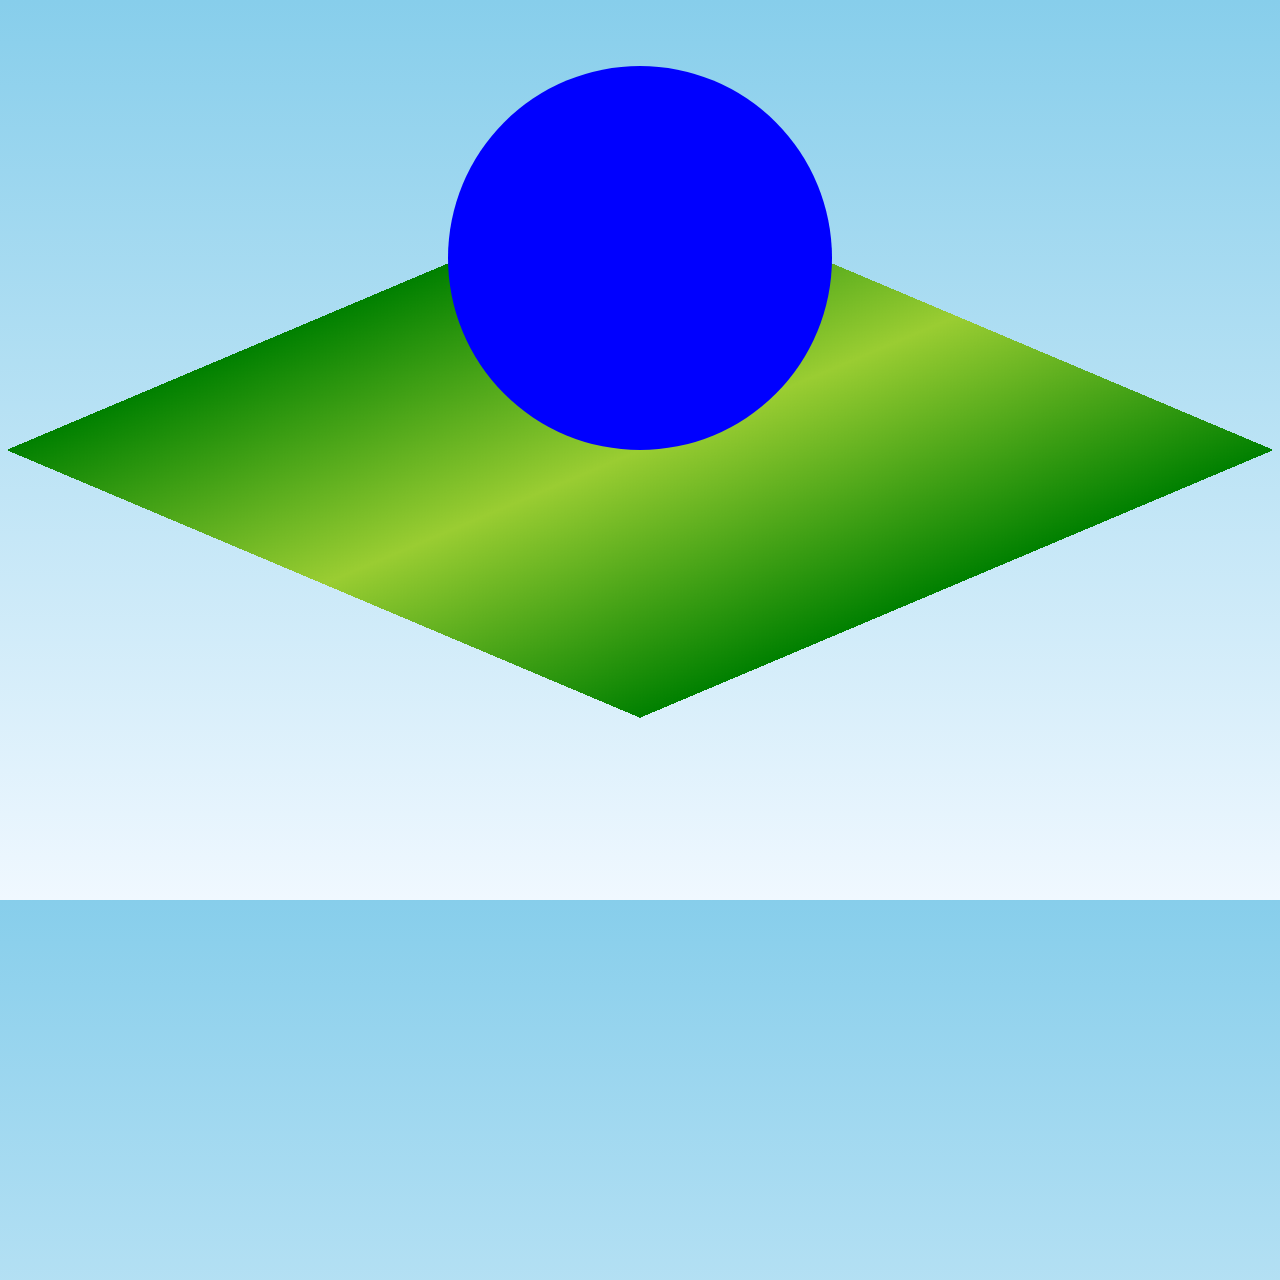
==== index.html @ 11a3c530 "clean code" ====
<!DOCTYPE html>
<html>
  <head>
    <title>CSS to the Rescue</title>
    <link rel="stylesheet" href="./styles.css">
    <!-- <link rel="icon" href="./assets/favicon.ico"> -->
    <meta charset="utf-8">
    <meta name="viewport" content="width=device-width, initial-scale=1.0">
  </head>
  <body>
    <div>
      <!-- floor -->
      <div></div>
      <!-- ferret -->
      <div></div>
    </div>
  </body>
</html>
---- styles.css ----
body {
  perspective: 800px;
  background-image: linear-gradient(
    skyblue,
    aliceblue
  );

  > div {
    width:  100%;
    aspect-ratio: 1 / 1;
  }

  > div > div {
    position: absolute;

    /* ferret */
    &:nth-of-type(2) {
      width:  30%;
      aspect-ratio: 1 / 1;
      right:  50%;
      bottom: 50%;
      transform: translate(50%, 0);
      background-color: blue;
      border-radius: 100%;
    }

    /* floor */
    &:nth-of-type(1) {
      width:  70%;
      aspect-ratio: 1 / 1;
      right:  50%;
      bottom: 50%;
      transform:
        translate(50%, 50%)
        rotate3d(1, 0, 0, 65deg)
        rotate3d(0, 1, 0, 0deg)
        rotate3d(0, 0, 1, -45deg)
        perspective(400px);
      background-image: linear-gradient(
        green,
        yellowgreen,
        green,
        yellowgreen,
        green
      );
      background-size: 100% 200%;
      animation: test 0.7s infinite linear;
    }
  }
}

@keyframes test {
    0% { background-position: 0% 0%; }
  100% { background-position: 0% 100%; }
}


* {
  box-sizing: border-box;
}

html, body {
  width:  100%;
  height: 100%;
  margin: 0;
}
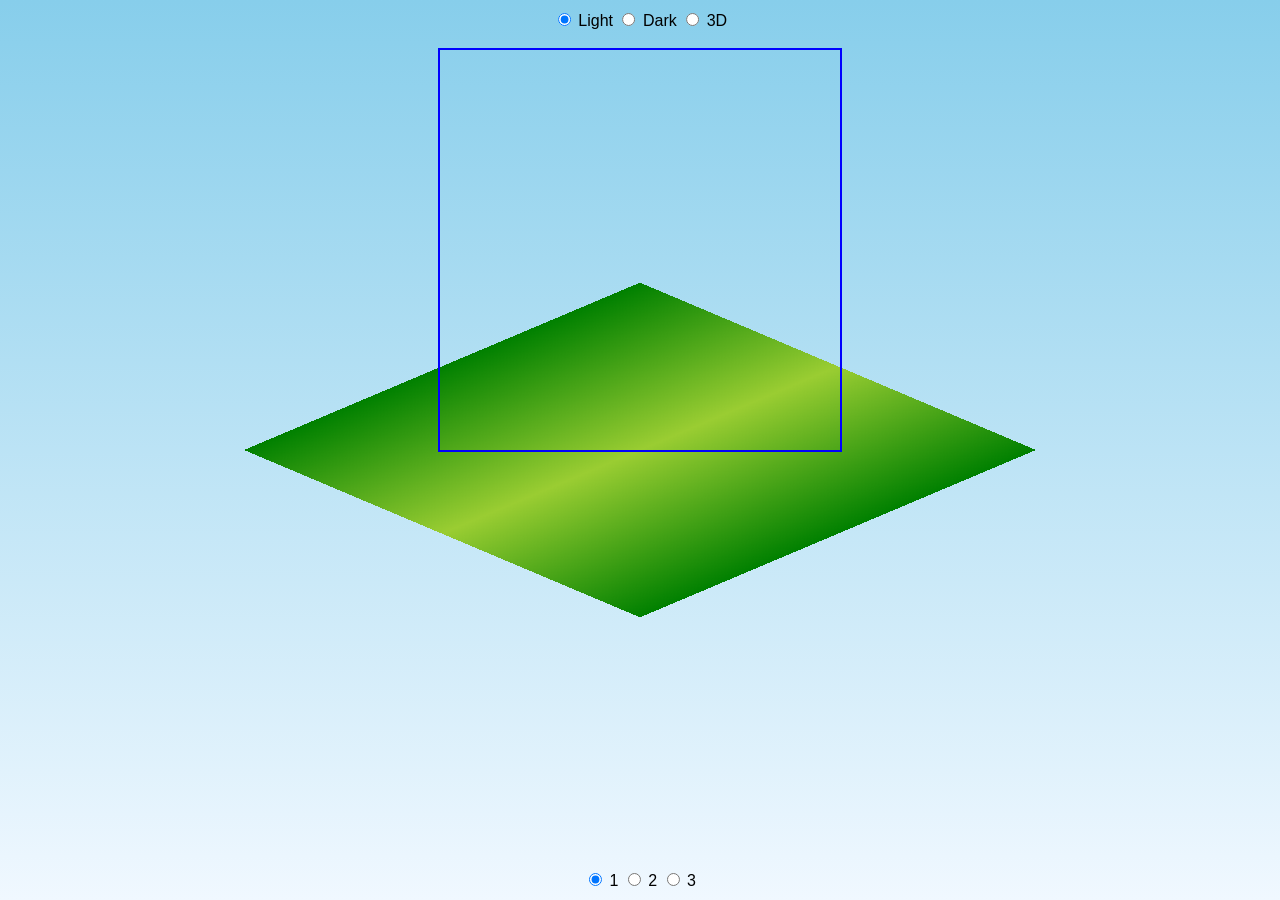
==== commit a9020677: "add inputs" ====
--- a/index.html
+++ b/index.html
@@ -8,11 +8,42 @@
     <meta name="viewport" content="width=device-width, initial-scale=1.0">
   </head>
   <body>
+    <!-- world -->
     <div>
       <!-- floor -->
       <div></div>
       <!-- ferret -->
       <div></div>
     </div>
+    <!-- inputs -->
+    <div>
+      <label>
+        <input type="radio" name="mode" value="mode-light" checked>
+        Light
+      </label>
+      <label>
+        <input type="radio" name="mode" value="mode-dark">
+        Dark
+      </label>
+      <label>
+        <input type="radio" name="mode" value="mode-3d">
+        3D
+      </label>
+    </div>
+    <!-- skins -->
+    <div>
+      <label>
+        <input type="radio" name="skin" value="skin-1" checked>
+        1
+      </label>
+      <label>
+        <input type="radio" name="skin" value="skin-2">
+        2
+      </label>
+      <label>
+        <input type="radio" name="skin" value="skin-3">
+        3
+      </label>
+    </div>
   </body>
 </html>
--- a/styles.css
+++ b/styles.css
@@ -1,51 +1,71 @@
 body {
+  display: flex;
+  justify-content: center;
+  align-items:     center;
   perspective: 800px;
   background-image: linear-gradient(
     skyblue,
     aliceblue
   );
+  font-family: 'Segoe UI', sans-serif;
 
-  > div {
-    width:  100%;
+  > div:nth-of-type(1) {
+    position: relative;
+    width: 100%;
+    max-width: 800px;
     aspect-ratio: 1 / 1;
+
+    > div {
+      position: absolute;
+  
+      /* ferret */
+      &:nth-of-type(2) {
+        width:  50%;
+        height: 50%;
+        right:  50%;
+        bottom: 50%;
+        transform: translate(50%, 0);
+        background-position: bottom;
+        box-shadow: 0 0 0 2px blue;
+      }
+  
+      /* floor */
+      &:nth-of-type(1) {
+        width:  70%;
+        height: 70%;
+        right:  50%;
+        bottom: 50%;
+        transform:
+          translate(50%, 50%)
+          rotate3d(1, 0, 0, 65deg)
+          rotate3d(0, 1, 0, 0deg)
+          rotate3d(0, 0, 1, -45deg);
+        background-image: linear-gradient(
+          green,
+          yellowgreen,
+          green,
+          yellowgreen,
+          green
+        );
+        background-size: 100% 200%;
+        animation: test 0.6s infinite linear;
+      }
+    }
   }
 
-  > div > div {
-    position: absolute;
-
-    /* ferret */
-    &:nth-of-type(2) {
-      width:  30%;
-      aspect-ratio: 1 / 1;
-      right:  50%;
-      bottom: 50%;
-      transform: translate(50%, 0);
-      background-color: blue;
-      border-radius: 100%;
-    }
-
-    /* floor */
-    &:nth-of-type(1) {
-      width:  70%;
-      aspect-ratio: 1 / 1;
-      right:  50%;
-      bottom: 50%;
-      transform:
-        translate(50%, 50%)
-        rotate3d(1, 0, 0, 65deg)
-        rotate3d(0, 1, 0, 0deg)
-        rotate3d(0, 0, 1, -45deg)
-        perspective(400px);
-      background-image: linear-gradient(
-        green,
-        yellowgreen,
-        green,
-        yellowgreen,
-        green
-      );
-      background-size: 100% 200%;
-      animation: test 0.7s infinite linear;
-    }
+  > div:nth-of-type(2),
+  > div:nth-of-type(3) {
+    position: fixed;
+    right: 50%;
+    width: max-content;
+    padding: 10px;
+    transform: translate(50%, 0);
+  }
+  > div:nth-of-type(2) {
+    top: 0;
+  }
+  > div:nth-of-type(3) {
+    bottom: 0;
   }
 }
 
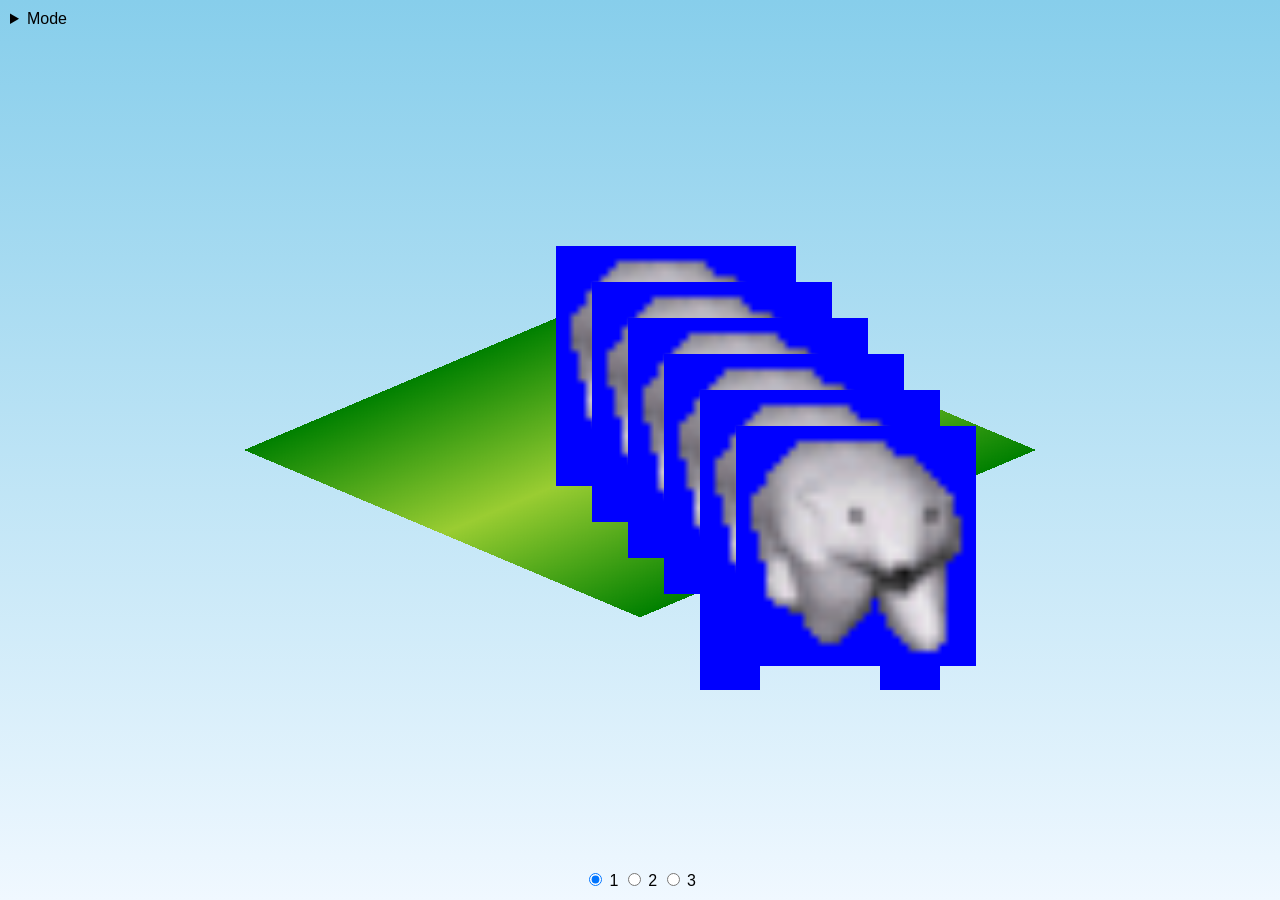
==== commit 749f1e6d: "worm" ====
--- a/index.html
+++ b/index.html
@@ -13,10 +13,21 @@
       <!-- floor -->
       <div></div>
       <!-- ferret -->
-      <div></div>
+      <div>
+        <div></div>
+        <div></div>
+        <div></div>
+        <div></div>
+        <div>
+          <div></div>
+          <div></div>
+        </div>
+        <div></div>
+      </div>
     </div>
     <!-- inputs -->
-    <div>
+    <details>
+      <summary>Mode</summary>
       <label>
         <input type="radio" name="mode" value="mode-light" checked>
         Light
@@ -29,7 +40,7 @@
         <input type="radio" name="mode" value="mode-3d">
         3D
       </label>
-    </div>
+    </details>
     <!-- skins -->
     <div>
       <label>
--- a/styles.css
+++ b/styles.css
@@ -9,6 +9,7 @@
   );
   font-family: 'Segoe UI', sans-serif;
 
+  /* world */
   > div:nth-of-type(1) {
     position: relative;
     width: 100%;
@@ -20,13 +21,49 @@
   
       /* ferret */
       &:nth-of-type(2) {
-        width:  50%;
-        height: 50%;
+        width:  30%;
+        height: 30%;
         right:  50%;
         bottom: 50%;
         transform: translate(50%, 0);
         background-position: bottom;
-        box-shadow: 0 0 0 2px blue;
+
+        > div {
+          position: absolute;
+          left: calc(var(--i) * 15%);
+          top:  calc(var(--i) * 15%);
+          width:  100%;
+          height: 100%;
+          background-color: blue;
+          background-image: url('./assets/debug.gif');
+          background-size: 100%;
+          background-repeat: no-repeat;
+          animation: bounce 1s ease-in-out infinite alternate;
+          animation-delay: calc((var(--i) - 1) * 0.3s);
+
+          &:nth-of-type(1) { --i: 1; }
+          &:nth-of-type(2) { --i: 2; }
+          &:nth-of-type(3) { --i: 3; }
+          &:nth-of-type(4) { --i: 4; }
+          &:nth-of-type(5) { --i: 5; }
+          &:nth-of-type(6) { --i: 6; }
+
+          /* legs */
+          > div {
+            position: absolute;
+            top: 100%;
+            width:  25%;
+            height: 25%;
+            background-color: blue;
+
+            &:nth-of-type(1) {
+              left: 0;
+            }
+            &:nth-of-type(2) {
+              right: 0;
+            }
+          }
+        }
       }
   
       /* floor */
@@ -53,18 +90,22 @@
     }
   }
 
-  > div:nth-of-type(2),
-  > div:nth-of-type(3) {
+  /* inputs */
+  > details:nth-of-type(1),
+  > div:nth-of-type(2) {
     position: fixed;
-    right: 50%;
-    width: max-content;
     padding: 10px;
-    transform: translate(50%, 0);
+
+    > *, input[type='radio'] {
+      cursor: pointer;
+      user-select: none;
+    }
+  }
+  > details:nth-of-type(1) {
+    top:  0;
+    left: 0;
   }
   > div:nth-of-type(2) {
-    top: 0;
-  }
-  > div:nth-of-type(3) {
     bottom: 0;
   }
 }
@@ -72,6 +113,10 @@
 @keyframes test {
     0% { background-position: 0% 0%; }
   100% { background-position: 0% 100%; }
+}
+
+@keyframes bounce {
+  100% { transform: translate(0, -25%); }
 }
 
 
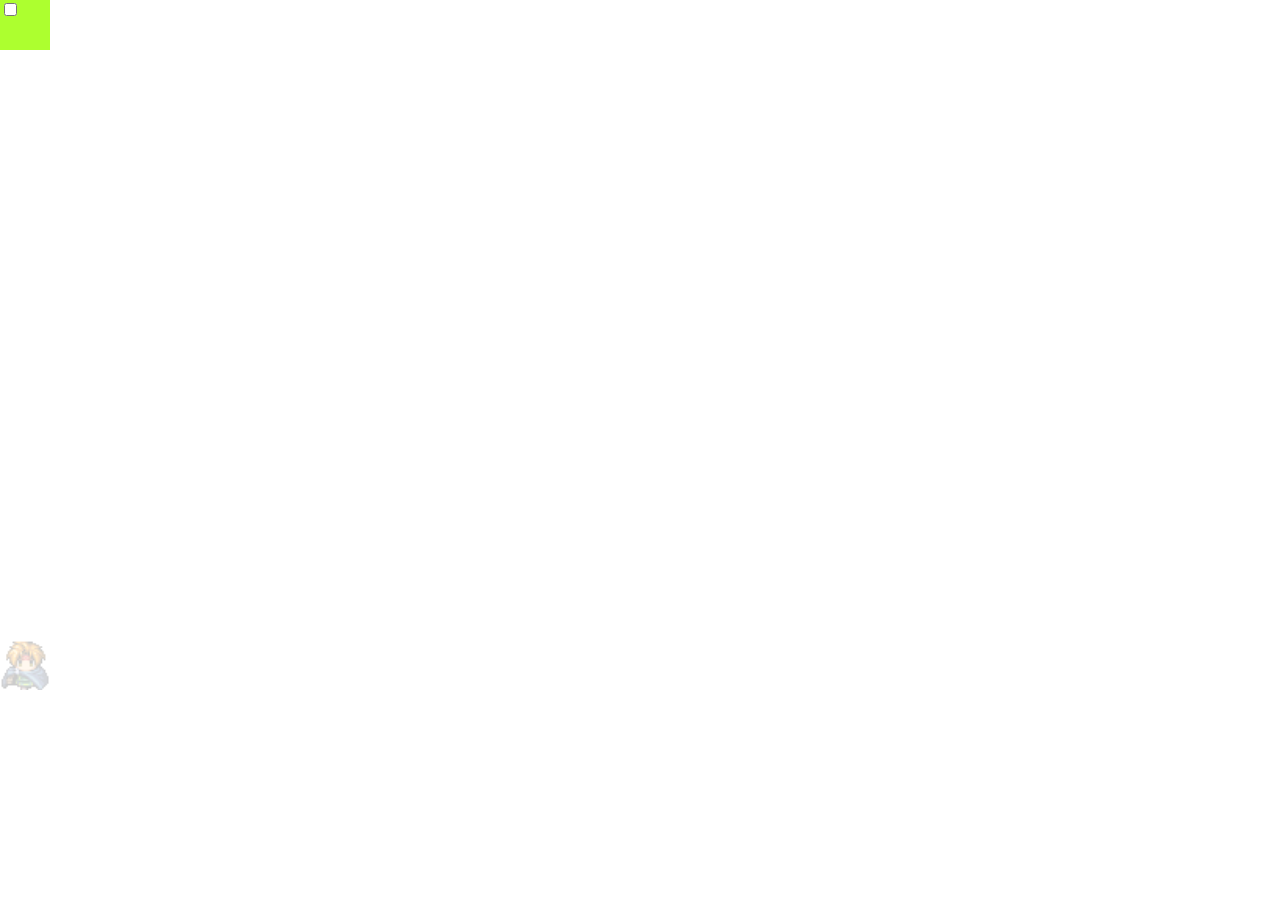
==== commit 940f6e4f: "move resit to main" ====
--- a/index.html
+++ b/index.html
@@ -1,60 +1,20 @@
 <!DOCTYPE html>
+
 <html>
   <head>
     <title>CSS to the Rescue</title>
-    <link rel="stylesheet" href="./styles.css">
+    <link rel="stylesheet" href="./style.css">
     <!-- <link rel="icon" href="./assets/favicon.ico"> -->
+    <!-- <link rel="stylesheet" href="https://fonts.googleapis.com/css2?family=Source+Sans+3"> -->
+    <script src="./script.js"></script>
     <meta charset="utf-8">
     <meta name="viewport" content="width=device-width, initial-scale=1.0">
   </head>
   <body>
-    <!-- world -->
-    <div>
-      <!-- floor -->
-      <div></div>
-      <!-- ferret -->
-      <div>
-        <div></div>
-        <div></div>
-        <div></div>
-        <div></div>
-        <div>
-          <div></div>
-          <div></div>
-        </div>
-        <div></div>
-      </div>
-    </div>
-    <!-- inputs -->
-    <details>
-      <summary>Mode</summary>
-      <label>
-        <input type="radio" name="mode" value="mode-light" checked>
-        Light
-      </label>
-      <label>
-        <input type="radio" name="mode" value="mode-dark">
-        Dark
-      </label>
-      <label>
-        <input type="radio" name="mode" value="mode-3d">
-        3D
-      </label>
-    </details>
-    <!-- skins -->
-    <div>
-      <label>
-        <input type="radio" name="skin" value="skin-1" checked>
-        1
-      </label>
-      <label>
-        <input type="radio" name="skin" value="skin-2">
-        2
-      </label>
-      <label>
-        <input type="radio" name="skin" value="skin-3">
-        3
-      </label>
-    </div>
+    <!-- claw -->
+    <div></div>
+    <div></div>
+    <!-- controls -->
+    <input type="checkbox">
   </body>
 </html>
--- a/style.css
+++ b/style.css
@@ -0,0 +1,134 @@
+* {
+  box-sizing: border-box;
+}
+
+html, body {
+  width:  100%;
+  height: 100%;
+  margin: 0;
+}
+
+button, a {
+  all: unset;
+  box-sizing: border-box;
+}
+
+
+:root {
+  --dur-claw-move:    10s;
+  --dur-claw-collect:  5s;
+  --dur-claw-return:   5s;
+}
+
+body > div:nth-of-type(1) {
+  position: fixed;
+  width:  50px;
+  height: 50px;
+  background-color: greenyellow;
+  animation: claw-move 10s linear infinite alternate;
+}
+html:has(body > input:nth-of-type(1):checked) {
+  div:nth-of-type(1) {
+    animation:
+      claw-move    var(--dur-claw-move) linear infinite alternate,
+      claw-collect var(--dur-claw-collect) linear,
+      claw-return  var(--dur-claw-return) ease-in;
+    animation-delay:
+      0s,
+      0s,
+      var(--dur-claw-collect);
+    animation-fill-mode:
+      none,
+      none,
+      forwards;
+    animation-play-state:
+      paused,
+      running,
+      running;
+  }
+}
+
+body > div:nth-of-type(2) {
+  --sheet-cols: 5;
+  --sheet-rows: 1;
+  --current-item: 0;
+  position: fixed;
+  width:  50px;
+  height: 50px;
+  margin-top: 50%;
+  background-image: url('assets/sheet-test.png');
+  background-size: calc(var(--sheet-cols) * 100%) calc(var(--sheet-rows) * 100%);
+  background-position: calc(var(--current-item) * -100%) calc(0 * -100%);
+  opacity: 0.2;
+  animation: claw-move var(--dur-claw-move) linear infinite alternate;
+}
+html:has(body > input:nth-of-type(1):checked) {
+  div:nth-of-type(2) {
+    opacity: 1;
+    
+    animation:
+      claw-move    var(--dur-claw-move) linear infinite alternate,
+      item-collect var(--dur-claw-collect) linear,
+      claw-return  var(--dur-claw-return) ease-in,
+      item-collect var(--dur-claw-collect) ease-out reverse;
+    animation-delay:
+      0s,
+      0s,
+      var(--dur-claw-collect),
+      calc(var(--dur-claw-collect) + var(--dur-claw-return));
+    animation-fill-mode:
+      none,
+      forwards,
+      forwards,
+      forwards;
+    animation-play-state:
+      paused,
+      running,
+      running,
+      running;
+  }
+}
+
+body > input {
+  position: fixed;
+  top: 0;
+}
+
+/* animations */
+
+@keyframes claw-move {
+  0% {
+    --current-item: 1;
+  }
+  25% {
+    --current-item: 2;
+  }
+  50% {
+    --current-item: 3;
+  }
+  75% {
+    --current-item: 4;
+  }
+  100% {
+    --current-item: 0;
+    margin-left: 100%;
+  }
+}
+@keyframes claw-collect {
+  50% {
+    margin-top: 50%;
+  }
+}
+@keyframes item-collect {
+  50% {
+    margin-top: 50%;
+  }
+  100% {
+    margin-top: 0%;
+  }
+}
+@keyframes claw-return {
+  100% {
+    margin-left: 0;
+  }
+}
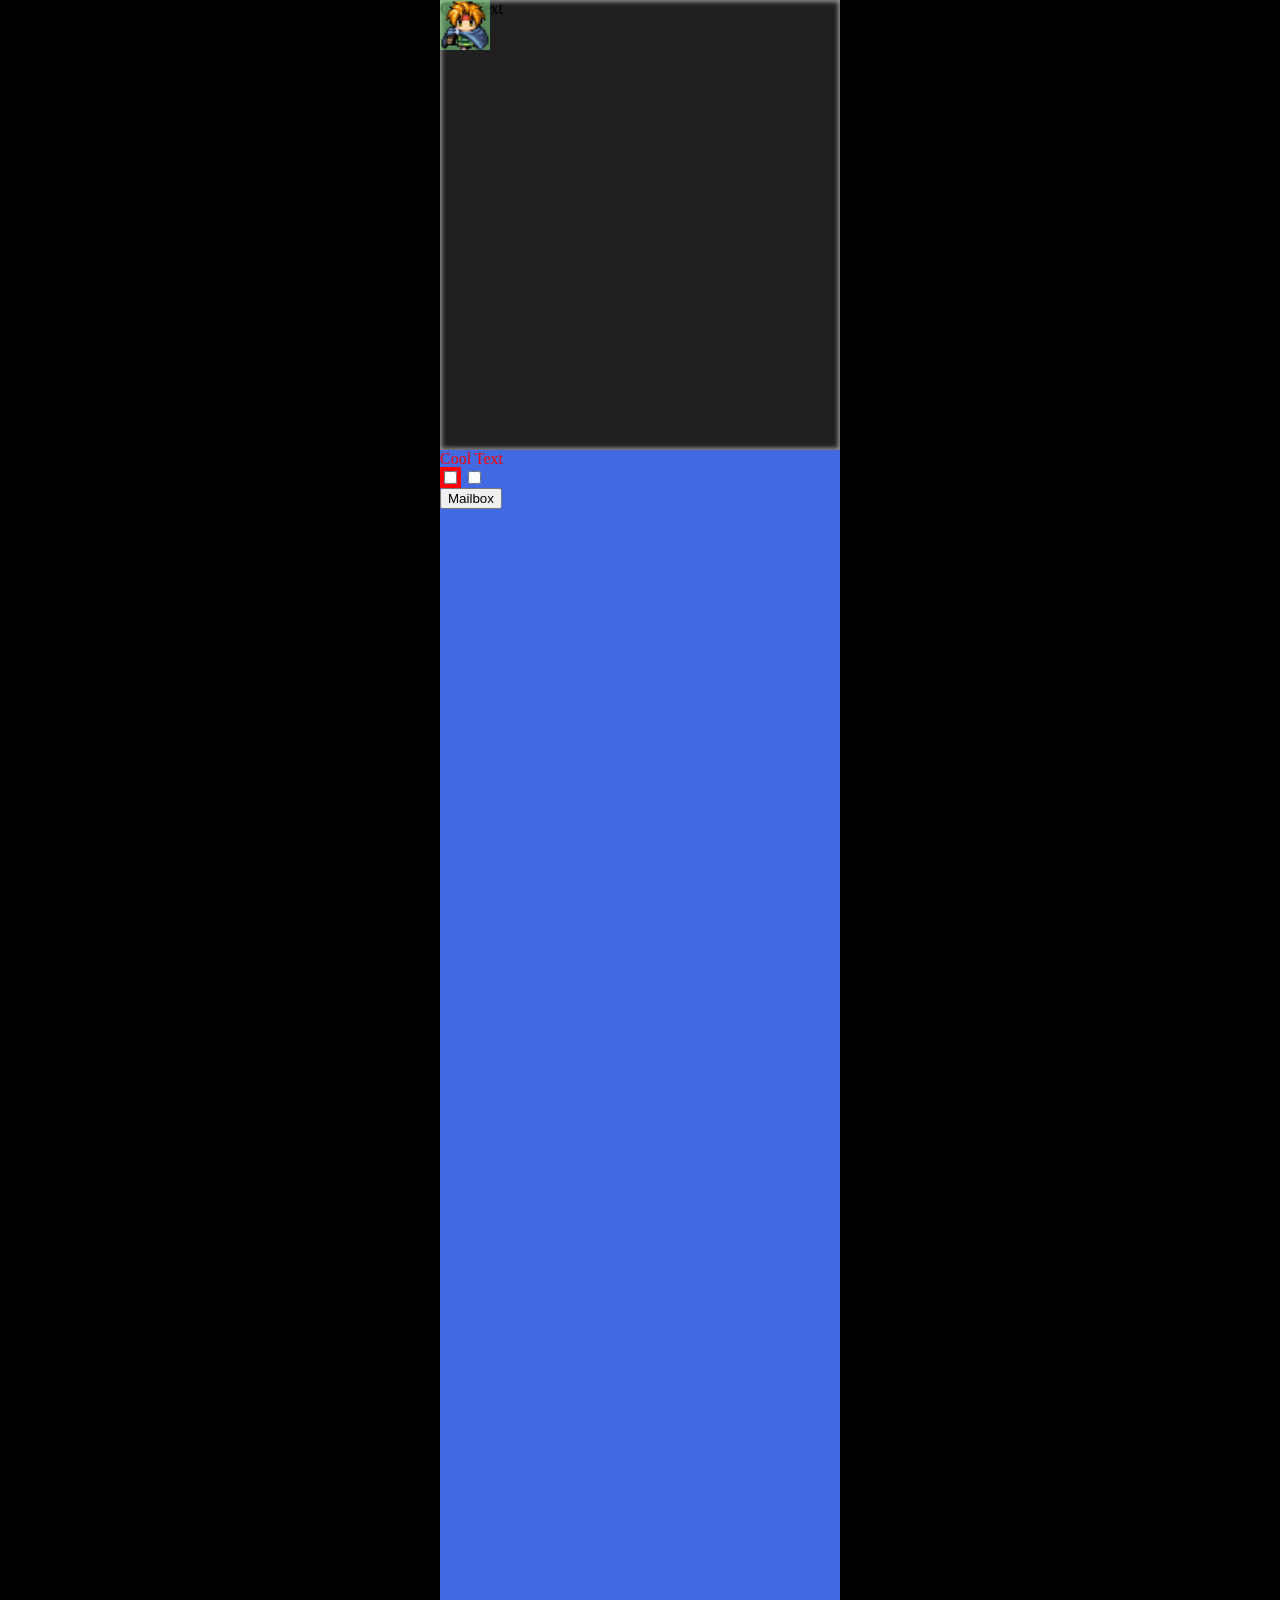
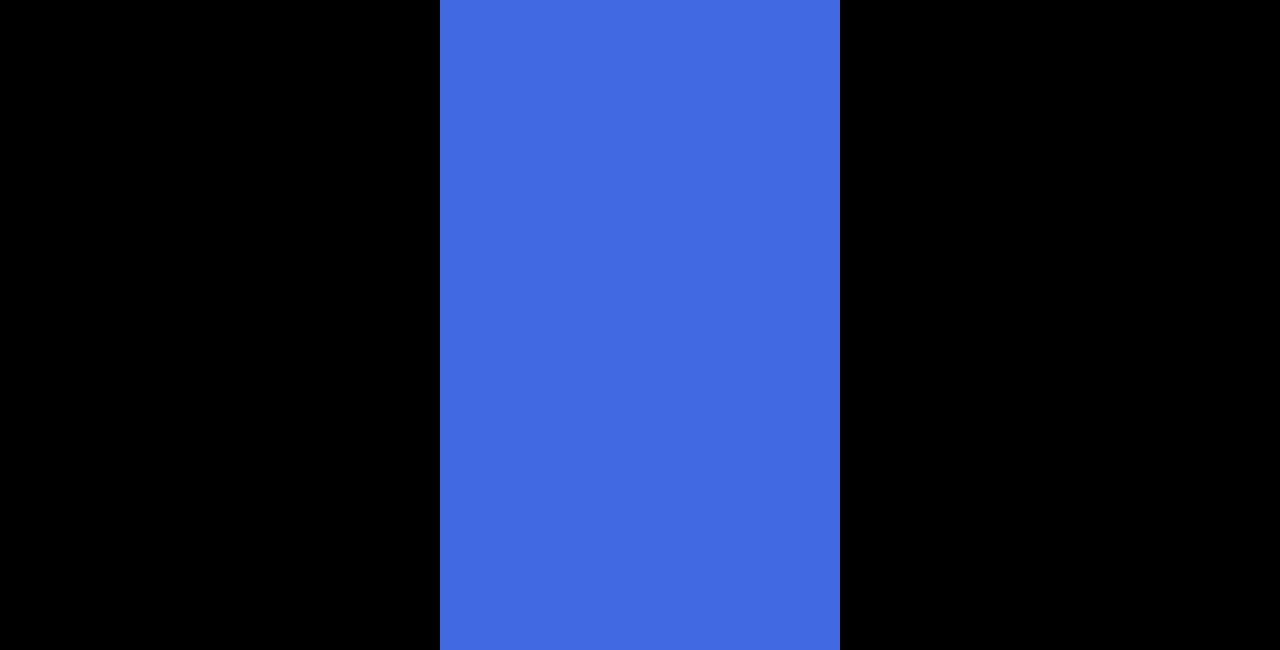
==== commit c45bdb8a: "update layout" ====
--- a/index.html
+++ b/index.html
@@ -11,10 +11,40 @@
     <meta name="viewport" content="width=device-width, initial-scale=1.0">
   </head>
   <body>
-    <!-- claw -->
-    <div></div>
-    <div></div>
-    <!-- controls -->
-    <input type="checkbox">
+    <!-- box -->
+    <div>
+      <div>
+        <header>Cool Text</header>
+        <!-- claw -->
+        <div></div>
+        <!-- item -->
+        <div></div>
+        <!-- display items -->
+        <div></div>
+      </div>
+      <div></div><div></div><div></div>
+    </div>
+    <!-- stand -->
+    <div>
+      <div>
+        <span>Cool Text</span>
+        <!-- controls -->
+        <div>
+          <!-- x -->
+          <input type="checkbox">
+          <!-- z -->
+          <input type="checkbox">
+        </div>
+        <!-- mailbox -->
+        <output>
+          <button popovertarget="item-info">
+            Mailbox
+          </button>
+        </output>
+      </div>
+      <div></div><div></div><div></div>
+    </div>
+    <!-- item info -->
+    <div id="item-info" popover></div>
   </body>
 </html>
--- a/style.css
+++ b/style.css
@@ -8,125 +8,190 @@
   margin: 0;
 }
 
-button, a {
+/* button, a {
   all: unset;
   box-sizing: border-box;
-}
+} */
+
+
+:nth-child(1) { --i: 1; }
+:nth-child(2) { --i: 2; }
+:nth-child(3) { --i: 3; }
+:nth-child(4) { --i: 4; }
+:nth-child(5) { --i: 5; }
+:nth-child(6) { --i: 6; }
+:nth-child(7) { --i: 7; }
+:nth-child(8) { --i: 8; }
+:nth-child(9) { --i: 9; }
 
 
 :root {
-  --dur-claw-move:    10s;
-  --dur-claw-collect:  5s;
-  --dur-claw-return:   5s;
+  --claw-width:  50px;
+  --claw-height: 50px;
+  --dur-claw-move:    5s;
+  --dur-claw-drop: 5s;
+  --dur-claw-return:  5s;
 }
 
+html {
+  display: flex;
+  justify-content: center;
+  align-items: center;
+  background-color: black;
+}
+
+body {
+  display: flex;
+  flex-direction: column;
+  max-width: 400px;
+  overflow: hidden;
+}
+
+body > div:nth-of-type(1),
+body > div:nth-of-type(2) {
+  flex: 1;
+}
+
+/* box */
 body > div:nth-of-type(1) {
-  position: fixed;
-  width:  50px;
-  height: 50px;
-  background-color: greenyellow;
-  animation: claw-move 10s linear infinite alternate;
-}
-html:has(body > input:nth-of-type(1):checked) {
-  div:nth-of-type(1) {
-    animation:
-      claw-move    var(--dur-claw-move) linear infinite alternate,
-      claw-collect var(--dur-claw-collect) linear,
-      claw-return  var(--dur-claw-return) ease-in;
-    animation-delay:
-      0s,
-      0s,
-      var(--dur-claw-collect);
-    animation-fill-mode:
-      none,
-      none,
-      forwards;
-    animation-play-state:
-      paused,
-      running,
-      running;
+  > div {
+    width:  100%;
+    height: 100%;
+    background-color: #ffffff20;
+    box-shadow: 0 0 4px 2px #ffffff80 inset;
+    
+    &:nth-of-type(1) {
+      position: relative;
+
+      /* claw */
+      > div:nth-of-type(1) {
+        position: absolute;
+        top:  0;
+        left: 0;
+        width:  var(--claw-width);
+        height: 50px;
+        background-color: #90ee9080;
+        animation:
+          claw-move var(--dur-claw-move) infinite linear alternate,
+          claw-drop var(--dur-claw-drop) linear,
+          claw-drop var(--dur-claw-drop) linear reverse,
+          claw-return var(--dur-claw-return) ease-in;
+        animation-delay:
+          0s,
+          0s,
+          var(--dur-claw-drop),
+          calc(var(--dur-claw-drop) + var(--dur-claw-drop));
+        animation-fill-mode:
+          none,
+          none,
+          forwards,
+          forwards;
+        animation-play-state:
+          running,
+          paused,
+          paused,
+          paused;
+      }
+
+      /* item */
+      > div:nth-of-type(2) {
+        --sheet-cols: 5;
+        --sheet-rows: 1;
+        position: absolute;
+        top:  0;
+        left: 0;
+        margin-top: calc(100% - 50px);
+        width:  50px;
+        height: 50px;
+        background-image: url('assets/sheet-test.png');
+        background-size:
+          calc(var(--sheet-cols) * 100%)
+          calc(var(--sheet-rows) * 100%);
+          animation:
+            claw-move var(--dur-claw-move) infinite linear alternate,
+            claw-drop var(--dur-claw-drop) linear reverse,
+            claw-return var(--dur-claw-return) ease-in;
+          animation-delay:
+            0s,
+            var(--dur-claw-drop),
+            calc(var(--dur-claw-drop) + var(--dur-claw-drop));
+          animation-fill-mode:
+            none,
+            forwards,
+            forwards;
+          animation-play-state:
+            running,
+            paused,
+            paused;
+      }
+    }
   }
 }
 
-body > div:nth-of-type(2) {
-  --sheet-cols: 5;
-  --sheet-rows: 1;
-  --current-item: 0;
-  position: fixed;
-  width:  50px;
-  height: 50px;
-  margin-top: 50%;
-  background-image: url('assets/sheet-test.png');
-  background-size: calc(var(--sheet-cols) * 100%) calc(var(--sheet-rows) * 100%);
-  background-position: calc(var(--current-item) * -100%) calc(0 * -100%);
-  opacity: 0.2;
-  animation: claw-move var(--dur-claw-move) linear infinite alternate;
-}
-html:has(body > input:nth-of-type(1):checked) {
-  div:nth-of-type(2) {
-    opacity: 1;
-    
-    animation:
-      claw-move    var(--dur-claw-move) linear infinite alternate,
-      item-collect var(--dur-claw-collect) linear,
-      claw-return  var(--dur-claw-return) ease-in,
-      item-collect var(--dur-claw-collect) ease-out reverse;
-    animation-delay:
-      0s,
-      0s,
-      var(--dur-claw-collect),
-      calc(var(--dur-claw-collect) + var(--dur-claw-return));
-    animation-fill-mode:
-      none,
-      forwards,
-      forwards,
-      forwards;
-    animation-play-state:
-      paused,
-      running,
-      running,
-      running;
+/* stop x checked */
+html:has(
+  body > div:nth-of-type(2) > div:nth-of-type(1) > div:nth-of-type(1) > input:nth-of-type(1):checked
+) {
+  body > div:nth-of-type(1) > div:nth-of-type(1) > div {
+    /* claw */
+    &:nth-of-type(1) {
+      animation-play-state:
+        paused,
+        running,
+        running,
+        running;
+    }
+    /* item */
+    &:nth-of-type(2) {
+      animation-play-state:
+        paused,
+        running,
+        running;
+    }
   }
 }
 
-body > input {
-  position: fixed;
-  top: 0;
+/* stand */
+body > div:nth-of-type(2) {
+  > div {
+    width:  100%;
+    height: 100%;
+    background-color: royalblue;
+    
+    &:nth-of-type(1) {
+      > span {
+        color: red;
+      }
+      > div:nth-of-type(1) {
+        > input:nth-of-type(1) {
+          outline: 4px solid red;
+        }
+      }
+    }
+  }
 }
+
 
 /* animations */
 
 @keyframes claw-move {
   0% {
-    --current-item: 1;
-  }
-  25% {
-    --current-item: 2;
-  }
-  50% {
-    --current-item: 3;
-  }
-  75% {
-    --current-item: 4;
+    margin-left: 0;
   }
   100% {
-    --current-item: 0;
-    margin-left: 100%;
+    margin-left: calc(100% - var(--claw-width));
   }
 }
-@keyframes claw-collect {
-  50% {
-    margin-top: 50%;
+
+@keyframes claw-drop {
+  0% {
+    margin-top: 0;
+  }
+  100% {
+    margin-top: calc(100% - var(--claw-height));
   }
 }
-@keyframes item-collect {
-  50% {
-    margin-top: 50%;
-  }
-  100% {
-    margin-top: 0%;
-  }
-}
+
 @keyframes claw-return {
   100% {
     margin-left: 0;
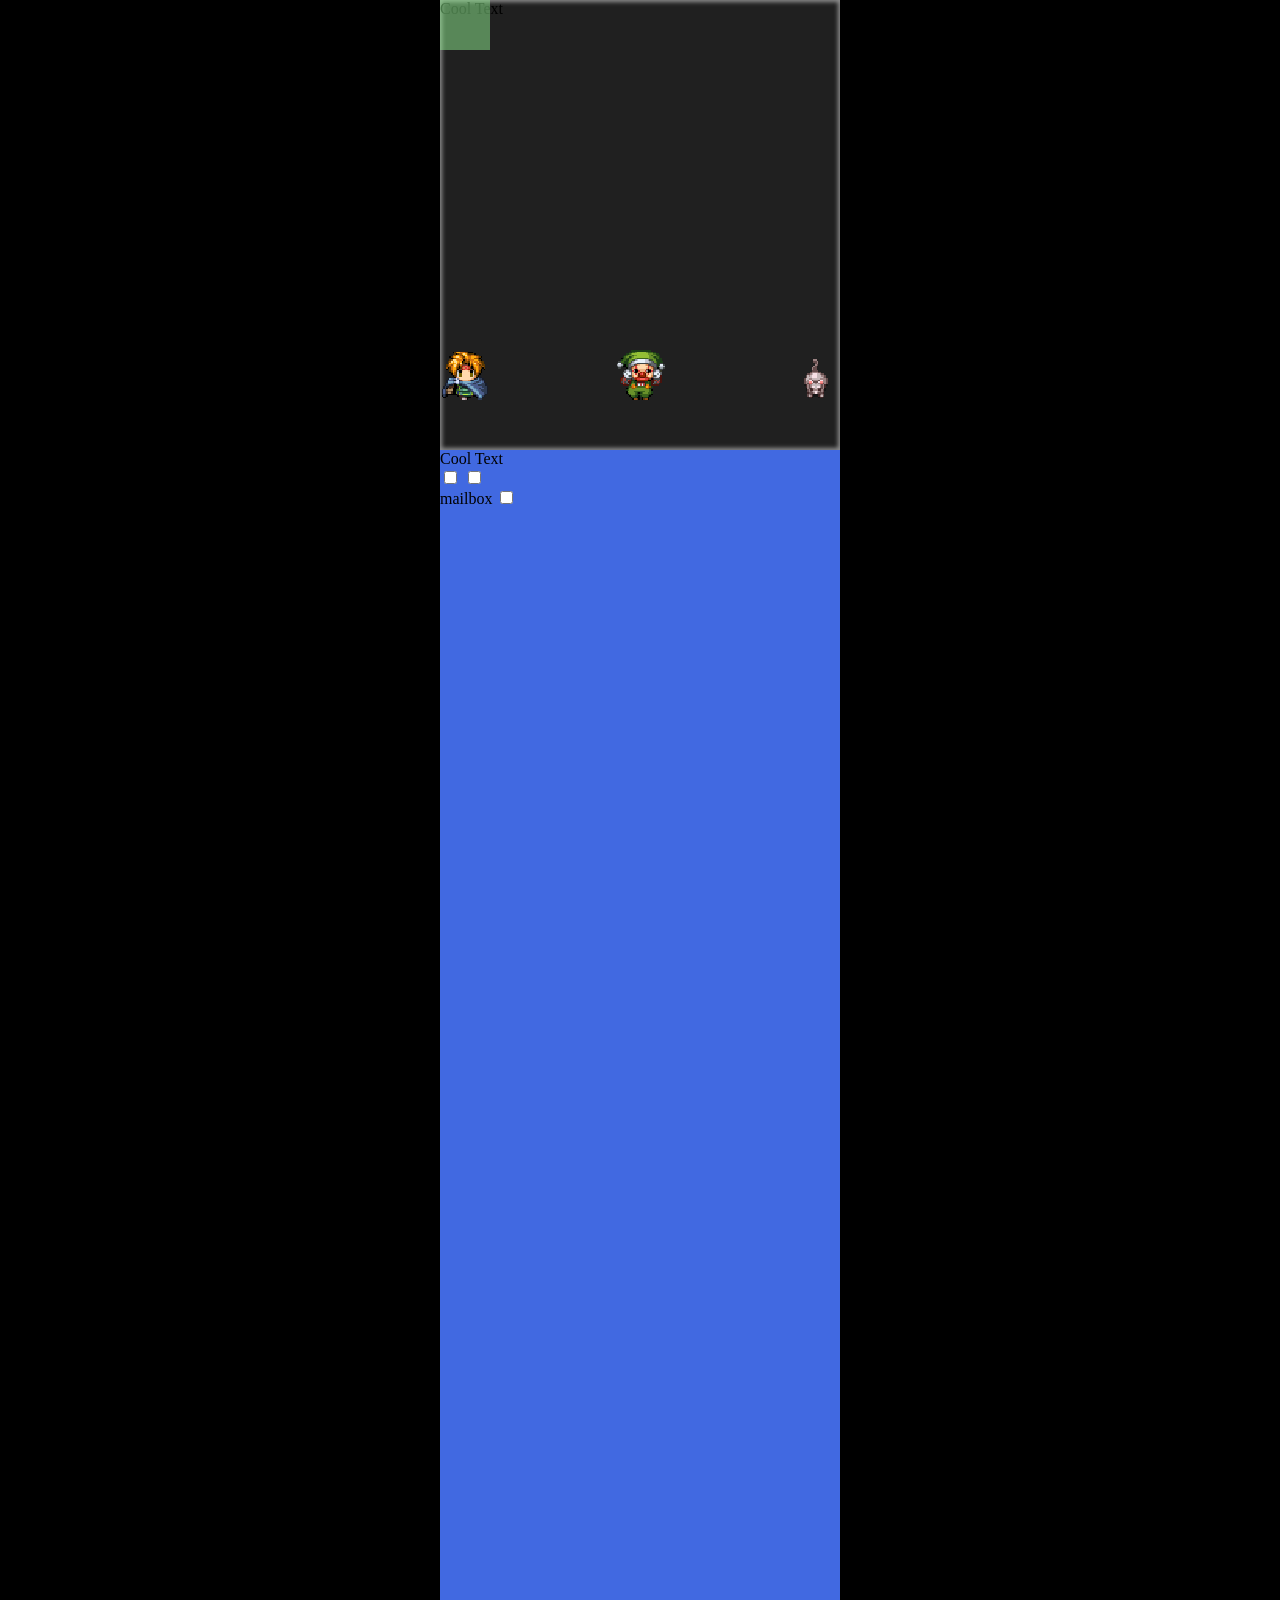
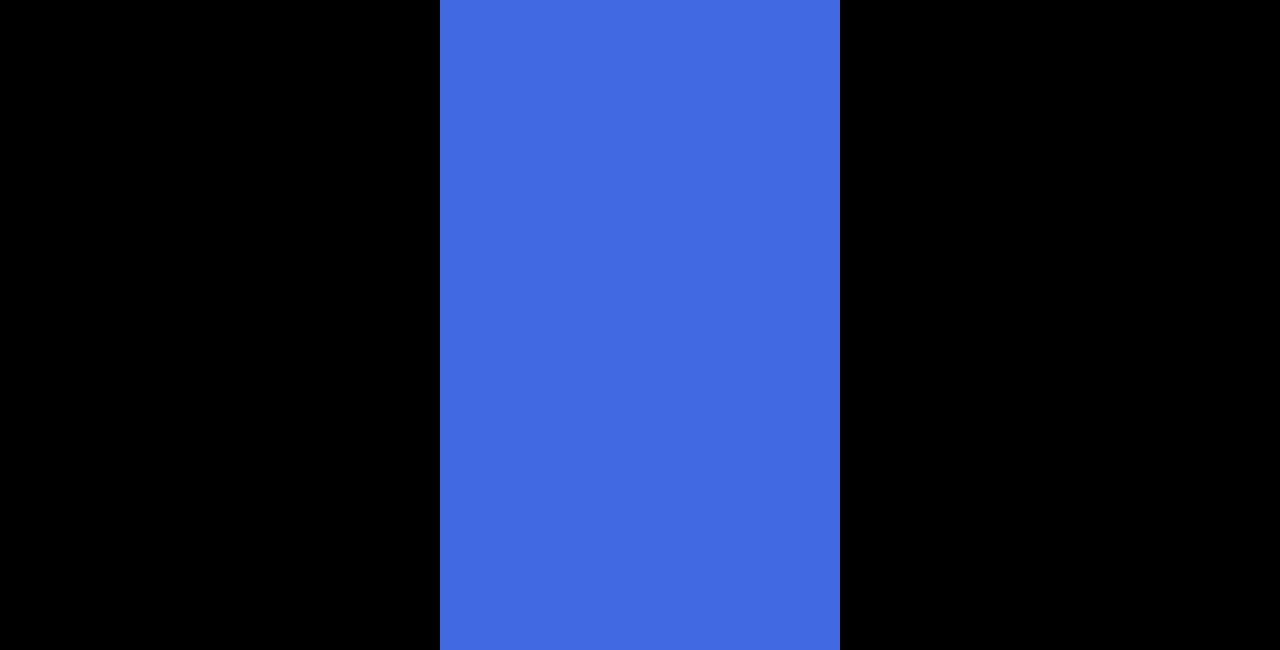
==== commit 2a5a18a4: "add info popup" ====
--- a/index.html
+++ b/index.html
@@ -20,7 +20,11 @@
         <!-- item -->
         <div></div>
         <!-- display items -->
-        <div></div>
+        <div>
+          <div></div>
+          <div></div>
+          <div></div>
+        </div>
       </div>
       <div></div><div></div><div></div>
     </div>
@@ -37,14 +41,13 @@
         </div>
         <!-- mailbox -->
         <output>
-          <button popovertarget="item-info">
-            Mailbox
-          </button>
+          mailbox
+          <input type="checkbox">
         </output>
       </div>
       <div></div><div></div><div></div>
     </div>
     <!-- item info -->
-    <div id="item-info" popover></div>
+    <div></div>
   </body>
 </html>
--- a/style.css
+++ b/style.css
@@ -28,32 +28,43 @@
 :root {
   --claw-width:  50px;
   --claw-height: 50px;
-  --dur-claw-move:    5s;
-  --dur-claw-drop: 5s;
-  --dur-claw-return:  5s;
+
+  --sheet-cols: 5;
+  --sheet-rows: 1;
+
+  --dur-claw-move:      4s;
+  --dur-claw-collect-a: 3s;
+  --dur-claw-collect-b: 3s;
+  --dur-claw-return:    3s;
+  --dur-item-drop:      1s;
+  
+
+  /* --dur-claw-move:      2s;
+  --dur-claw-collect-a: 1.5s;
+  --dur-claw-collect-b: 1.5s;
+  --dur-claw-return:    1.5s;
+  --dur-item-drop:      0.5s; */
 }
 
 html {
-  display: flex;
-  justify-content: center;
-  align-items: center;
   background-color: black;
 }
 
 body {
-  display: flex;
-  flex-direction: column;
+  position: absolute;
+  right:  50%;
+  bottom: 50%;
+  translate: 50% 50%;
   max-width: 400px;
   overflow: hidden;
 }
 
 body > div:nth-of-type(1),
 body > div:nth-of-type(2) {
-  flex: 1;
-}
-
-/* box */
-body > div:nth-of-type(1) {
+  height: 50%;
+}
+
+body > div:nth-of-type(1) /* box */ {
   > div {
     width:  100%;
     height: 100%;
@@ -63,24 +74,23 @@
     &:nth-of-type(1) {
       position: relative;
 
-      /* claw */
-      > div:nth-of-type(1) {
+      > div:nth-of-type(1) /* claw */ {
         position: absolute;
         top:  0;
         left: 0;
         width:  var(--claw-width);
-        height: 50px;
+        height: var(--claw-height);
         background-color: #90ee9080;
         animation:
-          claw-move var(--dur-claw-move) infinite linear alternate,
-          claw-drop var(--dur-claw-drop) linear,
-          claw-drop var(--dur-claw-drop) linear reverse,
+          claw-move-x var(--dur-claw-move) infinite linear alternate,
+          claw-collect var(--dur-claw-collect-a) linear,
+          claw-collect var(--dur-claw-collect-b) linear reverse,
           claw-return var(--dur-claw-return) ease-in;
         animation-delay:
           0s,
           0s,
-          var(--dur-claw-drop),
-          calc(var(--dur-claw-drop) + var(--dur-claw-drop));
+          var(--dur-claw-collect-a),
+          calc(var(--dur-claw-collect-a) + var(--dur-claw-collect-b));
         animation-fill-mode:
           none,
           none,
@@ -93,10 +103,9 @@
           paused;
       }
 
-      /* item */
-      > div:nth-of-type(2) {
-        --sheet-cols: 5;
-        --sheet-rows: 1;
+      > div:nth-of-type(2) /* item */ {
+        --claw-x: 0;
+        --claw-z: 0;
         position: absolute;
         top:  0;
         left: 0;
@@ -107,46 +116,104 @@
         background-size:
           calc(var(--sheet-cols) * 100%)
           calc(var(--sheet-rows) * 100%);
-          animation:
-            claw-move var(--dur-claw-move) infinite linear alternate,
-            claw-drop var(--dur-claw-drop) linear reverse,
-            claw-return var(--dur-claw-return) ease-in;
-          animation-delay:
-            0s,
-            var(--dur-claw-drop),
-            calc(var(--dur-claw-drop) + var(--dur-claw-drop));
-          animation-fill-mode:
-            none,
-            forwards,
-            forwards;
-          animation-play-state:
-            running,
-            paused,
-            paused;
+        background-position:
+          calc(var(--claw-x) * -100%)
+          calc(var(--claw-z) * -100%);
+        image-rendering: pixelated;
+        animation:
+          claw-move-x var(--dur-claw-move) infinite linear alternate,
+          item-cycle-x var(--dur-claw-move) infinite linear alternate,
+          claw-collect var(--dur-claw-collect-b) linear reverse,
+          claw-return var(--dur-claw-return) ease-in,
+          claw-collect var(--dur-item-drop) ease-in;
+        animation-delay:
+          0s,
+          0s,
+          var(--dur-claw-collect-a),
+          calc(var(--dur-claw-collect-a) + var(--dur-claw-collect-b)),
+          calc(var(--dur-claw-collect-a) + var(--dur-claw-collect-b) + var(--dur-claw-return));
+        animation-fill-mode:
+          none,
+          none,
+          forwards,
+          forwards,
+          forwards;
+        animation-play-state:
+          running,
+          running,
+          paused,
+          paused,
+          paused;
       }
-    }
-  }
-}
-
-/* stop x checked */
+
+      > div:nth-of-type(3) /* display items */ {
+        --row: 1;
+        position: absolute;
+        top:  0;
+        left: 0;
+        display: flex;
+        width:  100%;
+        height: 50px;
+        justify-content: space-between;
+        margin-top: calc(100% - 50px);
+
+        > div /* display item */ {
+          width:  50px;
+          height: 50px;
+          background-image: url('assets/sheet-test.png');
+          background-size:
+            calc(var(--sheet-cols) * 100%)
+            calc(var(--sheet-rows) * 100%);
+          background-position:
+            calc((var(--i) - 1) * -100%)
+            calc((var(--row) - 1) * -100%);
+          image-rendering: pixelated;
+          /* animation: display-item-cycle-x var(--dur-claw-move) steps(1);
+          animation-delay: calc(var(--i) * var(--dur-claw-move) / 3); */
+        }
+      }
+    }
+  }
+}
+
+/* do x collect animation if stop x checked */
 html:has(
+  /* stop x checked */
   body > div:nth-of-type(2) > div:nth-of-type(1) > div:nth-of-type(1) > input:nth-of-type(1):checked
 ) {
   body > div:nth-of-type(1) > div:nth-of-type(1) > div {
-    /* claw */
-    &:nth-of-type(1) {
+    &:nth-of-type(1) /* claw */ {
       animation-play-state:
         paused,
         running,
         running,
         running;
     }
-    /* item */
-    &:nth-of-type(2) {
+    &:nth-of-type(2) /* item */ {
       animation-play-state:
         paused,
+        paused,
+        running,
         running,
         running;
+    }
+    &:nth-of-type(3) > div /* display items */ {
+      animation-play-state:
+        paused;
+    }
+  }
+}
+
+/* reset claw animation on stop x uncheck */
+html:has(
+  /* stop x checked active */
+  body > div:nth-of-type(2) > div:nth-of-type(1) > div:nth-of-type(1) > input:nth-of-type(1):checked:active
+) {
+  body > div:nth-of-type(1) > div:nth-of-type(1) > div {
+    &:nth-of-type(1), /* claw */
+    &:nth-of-type(2), /* item */
+    &:nth-of-type(3) > div /* display items */ {
+      animation: none;
     }
   }
 }
@@ -159,22 +226,31 @@
     background-color: royalblue;
     
     &:nth-of-type(1) {
-      > span {
-        color: red;
-      }
-      > div:nth-of-type(1) {
-        > input:nth-of-type(1) {
-          outline: 4px solid red;
-        }
-      }
-    }
+    }
+  }
+}
+
+/* item info */
+body > div:nth-of-type(3) {
+  display: none;
+  width:  100%;
+  height: 50%;
+  position: fixed;
+  right:  50%;
+  bottom: 50%;
+  translate: 50% 50%;
+  background-color: white;
+}
+html:has(output > input:not(:active):focus) {
+  body > div:nth-of-type(3) {
+    display: block;
   }
 }
 
 
 /* animations */
 
-@keyframes claw-move {
+@keyframes claw-move-x {
   0% {
     margin-left: 0;
   }
@@ -183,7 +259,7 @@
   }
 }
 
-@keyframes claw-drop {
+@keyframes claw-collect {
   0% {
     margin-top: 0;
   }
@@ -196,4 +272,19 @@
   100% {
     margin-left: 0;
   }
+}
+
+@keyframes item-cycle-x {
+    0% { --claw-x: 0; }
+   50% { --claw-x: 1; }
+  100% { --claw-x: 2; }
+}
+
+@keyframes display-item-cycle-x {
+  0% { opacity: 0; }
+ 50% { opacity: 1; }
+100% { opacity: 1; }
+}
+
+@keyframes mailbox-cycle-x {
 }
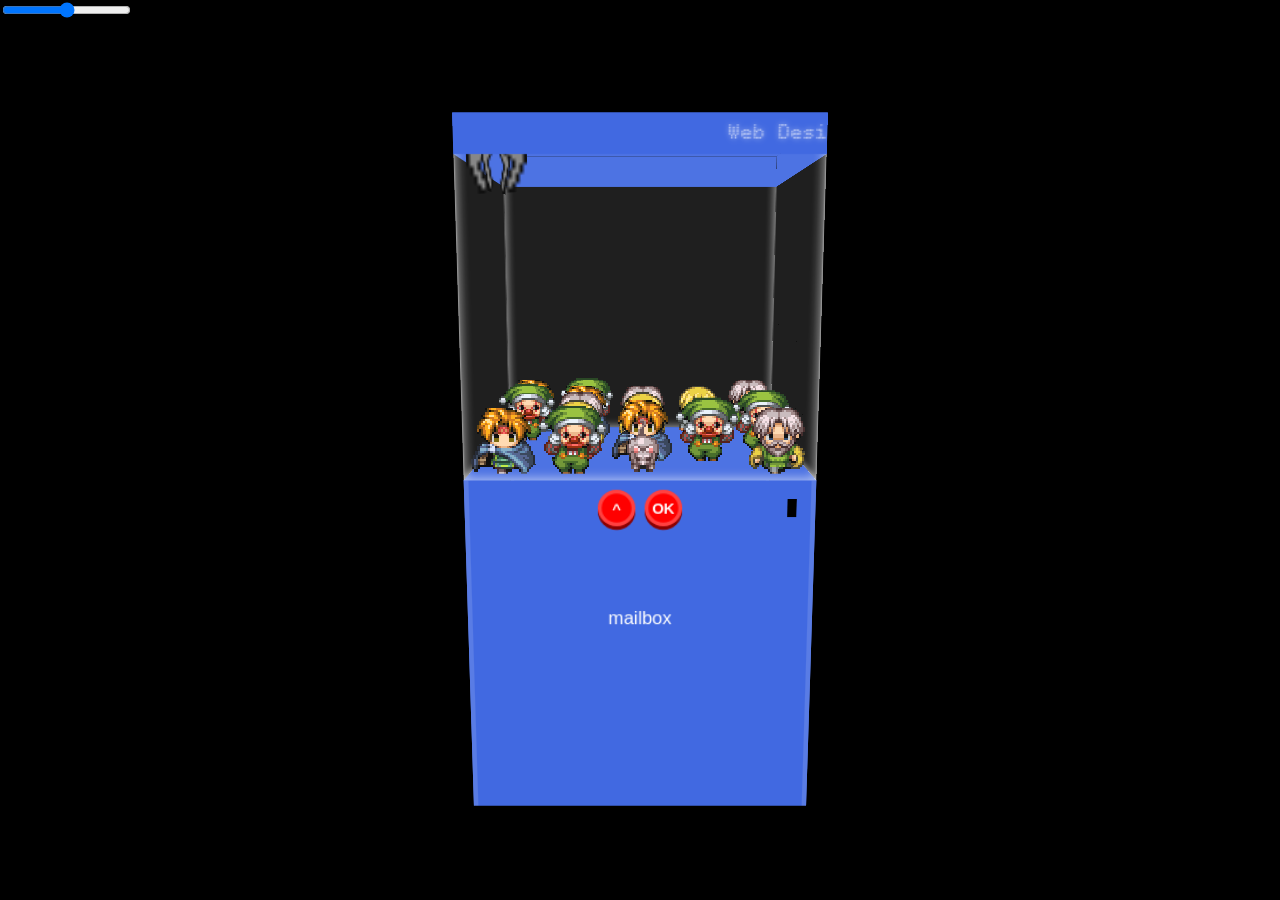
==== commit 5264493c: "move 3d to main" ====
--- a/index.html
+++ b/index.html
@@ -1,53 +1,110 @@
 <!DOCTYPE html>
-
 <html>
   <head>
-    <title>CSS to the Rescue</title>
+    <title>Crane Game</title>
     <link rel="stylesheet" href="./style.css">
     <!-- <link rel="icon" href="./assets/favicon.ico"> -->
     <!-- <link rel="stylesheet" href="https://fonts.googleapis.com/css2?family=Source+Sans+3"> -->
-    <script src="./script.js"></script>
+    <script src="./range.js" defer></script>
     <meta charset="utf-8">
     <meta name="viewport" content="width=device-width, initial-scale=1.0">
   </head>
   <body>
-    <!-- box -->
+    <input type="range" name="angle" value="50">
+    <!-- cabinet -->
     <div>
+      <!--  -->
       <div>
-        <header>Cool Text</header>
-        <!-- claw -->
-        <div></div>
-        <!-- item -->
-        <div></div>
-        <!-- display items -->
         <div>
+          <!-- <span>Cool Text</span> -->
+          <!-- play -->
+          <input type="checkbox">
+          <!-- controls -->
+          <div>
+            <!-- x -->
+            <input type="checkbox">
+            <!-- z -->
+            <input type="checkbox">
+          </div>
+          <!-- mailbox -->
+          <output>
+            mailbox
+            <div>
+              <input type="checkbox">
+              <input type="checkbox">
+              <input type="checkbox">
+            </div>
+            <div>
+              <input type="checkbox">
+              <input type="checkbox">
+              <input type="checkbox">
+            </div>
+            <div>
+              <input type="checkbox">
+              <input type="checkbox">
+              <input type="checkbox">
+            </div>
+          </output>
+        </div>
+        <div>
+          <input type="range" name="theme" value="0" min="0" max="3">
+        </div>
+        <div></div><div></div>
+      </div>
+      <!-- box -->
+      <div>
+        <div>
+          <header>
+            <marquee>
+              Web Design & Development --- Thomas Hendry --- Please give me a good grade --- Web Design & Development
+            </marquee>
+          </header>
+          <!-- claw -->
           <div></div>
+          <!-- item -->
           <div></div>
-          <div></div>
+          <!-- display items -->
+          <div>
+            <!-- columns -->
+            <div>
+              <div></div>
+              <div></div>
+              <div></div>
+              <div></div>
+              <div></div>
+            </div>
+            <div>
+              <div></div>
+              <div></div>
+              <div></div>
+              <div></div>
+              <div></div>
+            </div>
+            <div>
+              <div></div>
+              <div></div>
+              <div></div>
+              <div></div>
+              <div></div>
+            </div>
+            <div>
+              <div></div>
+              <div></div>
+              <div></div>
+              <div></div>
+              <div></div>
+            </div>
+            <div>
+              <div></div>
+              <div></div>
+              <div></div>
+              <div></div>
+              <div></div>
+            </div>
+          </div>
         </div>
+        <div></div><div></div><div></div>
       </div>
-      <div></div><div></div><div></div>
     </div>
-    <!-- stand -->
-    <div>
-      <div>
-        <span>Cool Text</span>
-        <!-- controls -->
-        <div>
-          <!-- x -->
-          <input type="checkbox">
-          <!-- z -->
-          <input type="checkbox">
-        </div>
-        <!-- mailbox -->
-        <output>
-          mailbox
-          <input type="checkbox">
-        </output>
-      </div>
-      <div></div><div></div><div></div>
-    </div>
-    <!-- item info -->
-    <div></div>
   </body>
 </html>
--- a/style.css
+++ b/style.css
@@ -1,3 +1,9 @@
+@font-face {
+  font-family: 'BPdots Diamond';
+  src: url('./fonts/BPdotsDiamond.woff') format('woff');
+}
+
+
 * {
   box-sizing: border-box;
 }
@@ -8,10 +14,10 @@
   margin: 0;
 }
 
-/* button, a {
+button, input[type='checkbox'], a {
   all: unset;
   box-sizing: border-box;
-} */
+}
 
 
 :nth-child(1) { --i: 1; }
@@ -24,226 +30,579 @@
 :nth-child(8) { --i: 8; }
 :nth-child(9) { --i: 9; }
 
+@property --body-width {
+  syntax: '<length> | <percentage>';
+  inherits: true;
+  initial-value: 0px;
+}
+@property --size {
+  syntax: '<length> | <percentage>';
+  inherits: false;
+  initial-value: 0px;
+}
+@property --x {
+  syntax: '<length> | <percentage>';
+  inherits: false;
+  initial-value: 0px;
+}
+@property --y {
+  syntax: '<length> | <percentage>';
+  inherits: false;
+  initial-value: 0px;
+}
+@property --z {
+  syntax: '<length> | <percentage>';
+  inherits: false;
+  initial-value: 0px;
+}
+
 
 :root {
-  --claw-width:  50px;
-  --claw-height: 50px;
-
-  --sheet-cols: 5;
-  --sheet-rows: 1;
+  --angle: 50;
+  --rotate-x: calc(var(--angle) * 3.6deg - 90deg);
+  --body-width: clamp(20vw, 300px, 70vw);
+
+  --item-cols: 5;
+  --item-rows: 5;
 
   --dur-claw-move:      4s;
-  --dur-claw-collect-a: 3s;
-  --dur-claw-collect-b: 3s;
+  --dur-claw-collect-a: 1.5s;
+  --dur-claw-collect-b: 2s;
   --dur-claw-return:    3s;
   --dur-item-drop:      1s;
-  
-
-  /* --dur-claw-move:      2s;
-  --dur-claw-collect-a: 1.5s;
-  --dur-claw-collect-b: 1.5s;
-  --dur-claw-return:    1.5s;
-  --dur-item-drop:      0.5s; */
-}
-
-html {
+
+  --cabinet-bg: royalblue;
+  --item-bg: url('./assets/test-items.png');
+  --sheet-cols: 5;
+  --sheet-rows: 4;
+  --claw-bg: url('./assets/claw.png');
+
+  container-type: normal;
+}
+
+html, body {
+  width:  100%;
+  height: 100%;
+  margin: 0;
+}
+
+body {
+  position: relative;
+  margin: auto;
+  font-family: sans-serif;
+  color: white;
   background-color: black;
-}
-
-body {
-  position: absolute;
-  right:  50%;
-  bottom: 50%;
-  translate: 50% 50%;
-  max-width: 400px;
   overflow: hidden;
-}
-
-body > div:nth-of-type(1),
-body > div:nth-of-type(2) {
-  height: 50%;
-}
-
-body > div:nth-of-type(1) /* box */ {
-  > div {
-    width:  100%;
-    height: 100%;
-    background-color: #ffffff20;
-    box-shadow: 0 0 4px 2px #ffffff80 inset;
-    
-    &:nth-of-type(1) {
-      position: relative;
-
-      > div:nth-of-type(1) /* claw */ {
+
+  > div /* cabinet */ {
+    position: absolute;
+    right:  50%;
+    bottom: 50%;
+    translate: 50% 50%;
+    perspective: 110vh;
+
+    > div {
+      position: absolute;
+      right:  50%;
+      bottom: 50%;
+      translate: 50% 50%;
+      width:  var(--body-width);
+      height: var(--body-width);
+      transform:
+        rotateX(80deg)
+        rotateZ(var(--rotate-x));
+      transform-style: preserve-3d;
+      background-color: var(--cabinet-bg);
+
+      > div /* faces */ {
         position: absolute;
-        top:  0;
-        left: 0;
-        width:  var(--claw-width);
-        height: var(--claw-height);
-        background-color: #90ee9080;
-        animation:
-          claw-move-x var(--dur-claw-move) infinite linear alternate,
-          claw-collect var(--dur-claw-collect-a) linear,
-          claw-collect var(--dur-claw-collect-b) linear reverse,
-          claw-return var(--dur-claw-return) ease-in;
-        animation-delay:
-          0s,
-          0s,
-          var(--dur-claw-collect-a),
-          calc(var(--dur-claw-collect-a) + var(--dur-claw-collect-b));
-        animation-fill-mode:
-          none,
-          none,
-          forwards,
-          forwards;
-        animation-play-state:
-          running,
-          paused,
-          paused,
-          paused;
+        width:  100%;
+        height: 100%;
+        transform-style: preserve-3d;
+        transform:
+          rotateX(-90deg)
+          rotateY(calc(90deg * var(--i)))
+          translateY(calc(var(--body-width) * 0.5))
+          translateZ(calc(var(--body-width) * 0.5));
+        transform-style: preserve-3d;
+        /* filter: brightness(calc(1 - (0.1 * (var(--i) - 1)))); */
       }
 
-      > div:nth-of-type(2) /* item */ {
-        --claw-x: 0;
-        --claw-z: 0;
-        position: absolute;
-        top:  0;
-        left: 0;
-        margin-top: calc(100% - 50px);
-        width:  50px;
-        height: 50px;
-        background-image: url('assets/sheet-test.png');
-        background-size:
-          calc(var(--sheet-cols) * 100%)
-          calc(var(--sheet-rows) * 100%);
-        background-position:
-          calc(var(--claw-x) * -100%)
-          calc(var(--claw-z) * -100%);
-        image-rendering: pixelated;
-        animation:
-          claw-move-x var(--dur-claw-move) infinite linear alternate,
-          item-cycle-x var(--dur-claw-move) infinite linear alternate,
-          claw-collect var(--dur-claw-collect-b) linear reverse,
-          claw-return var(--dur-claw-return) ease-in,
-          claw-collect var(--dur-item-drop) ease-in;
-        animation-delay:
-          0s,
-          0s,
-          var(--dur-claw-collect-a),
-          calc(var(--dur-claw-collect-a) + var(--dur-claw-collect-b)),
-          calc(var(--dur-claw-collect-a) + var(--dur-claw-collect-b) + var(--dur-claw-return));
-        animation-fill-mode:
-          none,
-          none,
-          forwards,
-          forwards,
-          forwards;
-        animation-play-state:
-          running,
-          running,
-          paused,
-          paused,
-          paused;
+      &:nth-of-type(2) /* box */ {
+        transform:
+          rotateX(80deg)
+          rotateZ(var(--rotate-x))
+          translateZ(var(--body-width));
+
+        > div {
+          box-shadow:
+            0 2rem 0 0 var(--cabinet-bg) inset,
+            0 0 8px 2px #ffffff90 inset;
+          background-color: #ffffff10;
+
+          > header {
+            width: 100%;
+            text-align: center;
+            line-height: 2rem;
+            text-shadow: 0 0 4px white;
+            font-family: 'BPdots Diamond';
+          }
+
+          > div:nth-of-type(1) /* claw */ {
+            --size: calc(var(--body-width) / var(--item-cols));
+            --z: calc(var(--size) / -2); /* adjust for depth */
+            position: absolute;
+            top:  0;
+            left: 0;
+            width:  var(--size);
+            height: var(--size);
+            transform:
+              translate3d(var(--x), var(--y), var(--z));
+            transform-style: preserve-3d;
+
+            animation:
+              claw-move-x var(--dur-claw-move) linear forwards,
+              claw-move-z var(--dur-claw-move) linear forwards,
+              claw-collect var(--dur-claw-collect-a) linear forwards,
+              claw-collect var(--dur-claw-collect-b) linear forwards reverse,
+              claw-return var(--dur-claw-return) ease-in forwards;
+            animation-delay:
+              0.5s,
+              0.5s,
+              0.5s,
+              calc(1s + var(--dur-claw-collect-a)),
+              calc(1s + var(--dur-claw-collect-a) + var(--dur-claw-collect-b));
+            animation-play-state:
+              paused,
+              paused,
+              paused,
+              paused,
+              paused;
+            
+            &::before,
+            &::after {
+              content: '';
+              position: absolute;
+              top:  0;
+              left: 0;
+              width:  100%;
+              height: 100%;
+              background-image: var(--claw-bg);
+              background-size: 100%;
+              background-repeat: no-repeat;
+              transform: rotateY(-25deg);
+              transform-style: preserve-3d;
+            }
+            &::after {
+              transform: rotateY(75deg);
+            }
+          }
+
+          > div:nth-of-type(2) /* item */ {
+            --size: calc(var(--body-width) / var(--item-cols));
+            --col: 1;
+            --row: 1;
+            --z: calc(var(--size) / -2); /* adjust for depth */
+            --y: calc(var(--body-width) - var(--size)); /* start at the bottom */
+            position: absolute;
+            top:  0;
+            left: 0;
+            width:  var(--size);
+            height: var(--size);
+            transform:
+              translate3d(var(--x), var(--y), var(--z));
+            transform-style: preserve-3d;
+            background-image: var(--item-bg);
+            background-size:
+              calc(var(--sheet-cols) * 100%)
+              calc(var(--sheet-rows) * 100%);
+            background-position:
+              calc((var(--col) - 1) * -100%)
+              calc((var(--row) - 1) * -100%);
+            image-rendering: pixelated;
+            opacity: 0;
+
+            animation:
+              claw-move-x var(--dur-claw-move) linear forwards,
+              item-cycle-x-5 var(--dur-claw-move) linear forwards,
+              claw-move-z var(--dur-claw-move) linear forwards,
+              item-cycle-z-5 var(--dur-claw-move) linear forwards,
+              claw-collect var(--dur-claw-collect-b) linear forwards reverse,
+              claw-return var(--dur-claw-return) ease-in forwards,
+              claw-collect var(--dur-item-drop) ease-in forwards;
+            animation-delay:
+              0.5s,
+              0.5s,
+              0.5s,
+              0.5s,
+              calc(1s + var(--dur-claw-collect-a)),
+              calc(1s + var(--dur-claw-collect-a) + var(--dur-claw-collect-b)),
+              calc(1s + var(--dur-claw-collect-a) + var(--dur-claw-collect-b) + var(--dur-claw-return));
+            animation-play-state:
+              paused,
+              paused,
+              paused,
+              paused,
+              paused,
+              paused,
+              paused;
+          }
+          
+          > div:nth-of-type(3) /* display items */ {
+            display: flex;
+            position: absolute;
+            top:  0;
+            left: 0;
+            width:  100%;
+            height: 100%;
+            transform: rotateX(90deg);
+            transform-origin: bottom center;
+            transform-style: preserve-3d;
+
+            > div /* columns */ {
+              --col: var(--i);
+              --col-add-opacity: 0;
+              display: flex;
+              flex-direction: column-reverse;
+              width:  100%;
+              height: 100%;
+              transform-style: preserve-3d;
+
+              animation: col-5-select var(--dur-claw-move) step-end;
+              animation-delay:
+                calc(
+                  (var(--col) - 1) *
+                  var(--dur-claw-move) / (var(--item-cols) - 1)
+                );
+              animation-play-state: paused;
+              
+              > div /* display item */ {
+                --size: calc(var(--body-width) / var(--item-cols));
+                --row-add-opacity: 0;
+                display: flex;
+                width:  var(--size);
+                height: var(--size);
+                transform:
+                  translateZ(calc(var(--size) / 2))
+                  rotateX(-90deg);
+                transform-style: preserve-3d;
+
+                background-image: var(--item-bg);
+                background-size:
+                  calc(var(--sheet-cols) * 100%)
+                  calc(var(--sheet-rows) * 100%);
+                background-position:
+                  calc((var(--col) - 1) * -100%)
+                  calc((var(--i) - 1) * -100%);
+                image-rendering: pixelated;
+
+                animation: row-5-select var(--dur-claw-move) step-end;
+                animation-delay:
+                  calc(
+                    (var(--i) - 1) *
+                    var(--dur-claw-move) / (var(--item-cols) - 1)
+                  );
+                animation-play-state: paused;
+              }
+            }
+          }
+        }
       }
 
-      > div:nth-of-type(3) /* display items */ {
-        --row: 1;
-        position: absolute;
-        top:  0;
-        left: 0;
-        display: flex;
-        width:  100%;
-        height: 50px;
-        justify-content: space-between;
-        margin-top: calc(100% - 50px);
-
-        > div /* display item */ {
-          width:  50px;
-          height: 50px;
-          background-image: url('assets/sheet-test.png');
-          background-size:
-            calc(var(--sheet-cols) * 100%)
-            calc(var(--sheet-rows) * 100%);
-          background-position:
-            calc((var(--i) - 1) * -100%)
-            calc((var(--row) - 1) * -100%);
-          image-rendering: pixelated;
-          /* animation: display-item-cycle-x var(--dur-claw-move) steps(1);
-          animation-delay: calc(var(--i) * var(--dur-claw-move) / 3); */
+      &:nth-of-type(1) /* stand */ {
+        > div {
+          background-color: var(--cabinet-bg);
+          box-shadow:
+             4px 0 0 0 #ffffff20 inset,
+            -4px 0 0 0 #ffffff20 inset;
+
+          /* play button */
+          > input[type='checkbox']:nth-of-type(1) {
+            display: block;
+            position: absolute;
+            right: 0;
+            top:   0;
+            width:  0.5rem;
+            height: 1rem;
+            margin: 1rem;
+            background-color: black;
+
+            &:checked {
+              box-shadow: 0 0 4px 2px yellow;
+
+              &::after {
+                animation: insert-coin 0.6s linear;
+              }
+            }
+
+            &::after {
+              content: '';
+              position: absolute;
+              left: 0;
+              top:  0;
+              width:  100%;
+              height: 100%;
+              background-color: yellow;
+              opacity: 0;
+            }
+          }
+
+          /* controls */
+          > div:nth-of-type(1) {
+            display: flex;
+            position: absolute;
+            right: 50%;
+            top:   0;
+            translate: 50% 0;
+            padding: 0.5rem;
+            gap: 0.5rem;
+
+            > input {
+              display: flex;
+              width:  2rem;
+              height: 2rem;
+              justify-content: center;
+              align-items: center;
+              border-radius: 100%;
+              box-shadow:
+                0 0 0 0.2rem #ffffff40 inset,
+                0 0.2rem 0 0 darkred;
+              background-color: red;
+              font-size: 0.8rem;
+              font-weight: bold;
+
+              &:hover {
+                box-shadow:
+                  0 0 0 2rem #ffffff40 inset,
+                  0 0 0 0.2rem #ffffff40 inset,
+                  0 0.2rem 0 0 darkred;
+              }
+              &:checked {
+                margin-top: 0.2rem;
+                box-shadow: 0 0 0 0.2rem #ffffff40 inset;
+
+                &:hover {
+                  box-shadow:
+                    0 0 0 2rem #ffffff40 inset,
+                    0 0 0 0.2rem #ffffff40 inset;
+                }
+              }
+              
+              &:nth-of-type(1)::after {
+                content: '^';
+              }
+              &:nth-of-type(2)::after {
+                content: 'OK';
+              }
+            }
+          }
+
+          /* mailbox */
+          > output {
+            position: absolute;
+            right:  50%;
+            bottom: 50%;
+            translate: 50% 50%;
+
+            > input {
+            }
+          }
+
+          > input[type='range'] {
+            accent-color: red;
+            position: absolute;
+            right:  50%;
+            bottom: 50%;
+            translate: 50% 50%;
+            
+            transform:
+              rotateX(-90deg)
+              rotateY(-90deg);
+            transform-origin: center bottom;
+            transform-style: preserve-3d;
+          }
         }
       }
     }
   }
 }
-
-/* do x collect animation if stop x checked */
-html:has(
-  /* stop x checked */
-  body > div:nth-of-type(2) > div:nth-of-type(1) > div:nth-of-type(1) > input:nth-of-type(1):checked
+@container style(--theme = 1) {
+  body {
+    --cabinet-bg: sienna;
+    --item-bg: url('./assets/alien-items.png');
+    --claw-bg: url('./assets/alien-claw.png');
+    --sheet-cols: 3;
+    --sheet-rows: 2;
+    --dur-claw-collect-a: 0s;
+
+    /* claw */
+    > div > div:nth-of-type(2) > div > div:nth-of-type(1) {
+      animation-duration:
+        var(--dur-claw-move),
+        var(--dur-claw-move),
+        var(--dur-claw-collect-a),
+        0s,
+        var(--dur-claw-return);
+      animation-fill-mode:
+        forwards,
+        forwards,
+        backwards,
+        forwards,
+        forwards;
+      height: var(--body-width);
+      background-color: #00ff0020;
+      box-shadow: 0 0 8px 4px #00ff0020;
+      border-radius: 100% 100% 0 0;
+    }
+    /* item */
+    > div > div:nth-of-type(2) > div > div:nth-of-type(2) {
+      animation-timing-function:
+        linear,
+        linear,
+        linear,
+        linear,
+        ease-out,
+        ease-in,
+        ease-in;
+    }
+
+    /* box */
+    > div > div:nth-of-type(2) {
+      background-color: transparent;
+
+      > div {
+        background-color: transparent;
+        box-shadow: none;
+
+        > header {
+          transform: translateZ(calc(var(--body-width) * -1));
+        }
+      }
+    }
+
+    /* stand */
+    > div > div:nth-of-type(1) {
+      background-color: yellowgreen;
+    }
+  }
+}
+
+
+/* interactions */
+
+/* move x */
+body > div:has(
+  /* coin checked */
+  > div:nth-of-type(1) > div > input:nth-of-type(1):checked
 ) {
-  body > div:nth-of-type(1) > div:nth-of-type(1) > div {
-    &:nth-of-type(1) /* claw */ {
-      animation-play-state:
-        paused,
-        running,
-        running,
-        running;
-    }
-    &:nth-of-type(2) /* item */ {
-      animation-play-state:
-        paused,
-        paused,
-        running,
-        running,
-        running;
-    }
-    &:nth-of-type(3) > div /* display items */ {
-      animation-play-state:
-        paused;
-    }
-  }
-}
-
-/* reset claw animation on stop x uncheck */
-html:has(
-  /* stop x checked active */
-  body > div:nth-of-type(2) > div:nth-of-type(1) > div:nth-of-type(1) > input:nth-of-type(1):checked:active
+  /* claw */
+  > div:nth-of-type(2) > div > div:nth-of-type(1) {
+    animation-play-state:
+      running,
+      paused,
+      paused,
+      paused,
+      paused;
+  }
+  /* item */
+  > div:nth-of-type(2) > div > div:nth-of-type(2) {
+    animation-play-state:
+      running,
+      running,
+      paused,
+      paused,
+      paused,
+      paused,
+      paused;
+  }
+  /* display columns */
+  > div:nth-of-type(2) > div > div:nth-of-type(3) > div {
+    animation-play-state: running;
+  }
+}
+
+/* move z */
+body > div:has(
+  /* x button checked */
+  > div:nth-of-type(1) > div > div > input:nth-of-type(1):checked
 ) {
-  body > div:nth-of-type(1) > div:nth-of-type(1) > div {
-    &:nth-of-type(1), /* claw */
-    &:nth-of-type(2), /* item */
-    &:nth-of-type(3) > div /* display items */ {
-      animation: none;
-    }
-  }
-}
-
-/* stand */
-body > div:nth-of-type(2) {
-  > div {
-    width:  100%;
-    height: 100%;
-    background-color: royalblue;
-    
-    &:nth-of-type(1) {
-    }
-  }
-}
-
-/* item info */
-body > div:nth-of-type(3) {
-  display: none;
-  width:  100%;
-  height: 50%;
-  position: fixed;
-  right:  50%;
-  bottom: 50%;
-  translate: 50% 50%;
-  background-color: white;
-}
-html:has(output > input:not(:active):focus) {
-  body > div:nth-of-type(3) {
-    display: block;
+  /* claw */
+  > div:nth-of-type(2) > div > div:nth-of-type(1) {
+    animation-play-state:
+      paused,
+      running,
+      paused,
+      paused,
+      paused;
+  }
+  /* item */
+  > div:nth-of-type(2) > div > div:nth-of-type(2) {
+    animation-play-state:
+      paused,
+      paused,
+      running,
+      running,
+      paused,
+      paused,
+      paused;
+  }
+  /* display columns */
+  > div:nth-of-type(2) > div > div:nth-of-type(3) > div {
+    animation-play-state: paused;
+  }
+  /* display items */
+  > div:nth-of-type(2) > div > div:nth-of-type(3) > div > div {
+    animation-play-state: running;
+  }
+}
+
+/* drop */
+body > div:has(
+  /* z button checked */
+  > div:nth-of-type(1) > div > div > input:nth-of-type(2):checked
+) {
+  /* claw */
+  > div:nth-of-type(2) > div > div:nth-of-type(1) {
+    animation-play-state:
+      paused,
+      paused,
+      running,
+      running,
+      running;
+  }
+  /* item */
+  > div:nth-of-type(2) > div > div:nth-of-type(2) {
+    opacity: 1;
+    animation-play-state:
+      paused,
+      paused,
+      paused,
+      paused,
+      running,
+      running,
+      running;
+  }
+  /* display items */
+  > div:nth-of-type(2) > div > div:nth-of-type(3) > div > div {
+    opacity: calc(2 + var(--col-add-opacity) + var(--row-add-opacity));
+    animation-play-state: paused;
+  }
+}
+
+/* reset claw position */
+body > div:has(
+  /* play checked active */
+  > div:nth-of-type(1) > div > input:nth-of-type(1):checked:active
+) {
+  /* claw */
+  > div:nth-of-type(2) > div > div:nth-of-type(1),
+  /* item */
+  > div:nth-of-type(2) > div > div:nth-of-type(2),
+  /* display columns */
+  > div:nth-of-type(2) > div > div:nth-of-type(3) > div,
+  /* display items */
+  > div:nth-of-type(2) > div > div:nth-of-type(3) > div > div {
+    animation: none;
   }
 }
 
@@ -252,39 +611,91 @@
 
 @keyframes claw-move-x {
   0% {
-    margin-left: 0;
+    --x: 0;
   }
   100% {
-    margin-left: calc(100% - var(--claw-width));
+    --x:
+      /* TODO: use --body-width and --size */
+      calc(
+        clamp(20vw, 300px, 70vw) -
+        calc(clamp(20vw, 300px, 70vw) / 5)
+      );
+  }
+}
+
+@keyframes claw-move-z {
+  0% {
+    /* adjust for depth */
+    /* TODO: use --size */
+    --z: calc(clamp(20vw, 300px, 70vw) / 5 / -2);
+  }
+  100% {
+    --z:
+      calc(
+        (clamp(20vw, 300px, 70vw) -
+        (clamp(20vw, 300px, 70vw) / 5 / 2)) *
+        -1
+      );
   }
 }
 
 @keyframes claw-collect {
   0% {
-    margin-top: 0;
+    --y: 0;
   }
   100% {
-    margin-top: calc(100% - var(--claw-height));
+    --y:
+      calc(
+        clamp(20vw, 300px, 70vw) -
+        calc(clamp(20vw, 300px, 70vw) / 5)
+      );
   }
 }
 
 @keyframes claw-return {
   100% {
-    margin-left: 0;
-  }
-}
-
-@keyframes item-cycle-x {
-    0% { --claw-x: 0; }
-   50% { --claw-x: 1; }
-  100% { --claw-x: 2; }
-}
-
-@keyframes display-item-cycle-x {
-  0% { opacity: 0; }
- 50% { opacity: 1; }
-100% { opacity: 1; }
-}
-
-@keyframes mailbox-cycle-x {
+    --x: 0;
+    --z: calc(clamp(20vw, 300px, 70vw) / 5 / -2);
+  }
+}
+
+@keyframes item-cycle-x-5 {
+    0% { --col: 1; }
+   25% { --col: 2; }
+   50% { --col: 3; }
+   75% { --col: 4; }
+  100% { --col: 5; }
+}
+
+@keyframes item-cycle-z-5 {
+    0% { --row: 1; }
+   25% { --row: 2; }
+   50% { --row: 3; }
+   75% { --row: 4; }
+  100% { --row: 5; }
+}
+
+@keyframes col-5-select {
+    0% { --col-add-opacity: -1; }
+   25%,
+  100% { --col-add-opacity: 0; }
+}
+@keyframes row-5-select {
+    0% { --row-add-opacity: -1; }
+   25%,
+  100% { --row-add-opacity: 0; }
+}
+
+@keyframes insert-coin {
+  0% {
+    opacity: 1;
+    margin-top: 200%;
+  }
+  50% {
+    opacity: 1;
+    margin-top: 0;
+  }
+  100% {
+    opacity: 0;
+  }
 }
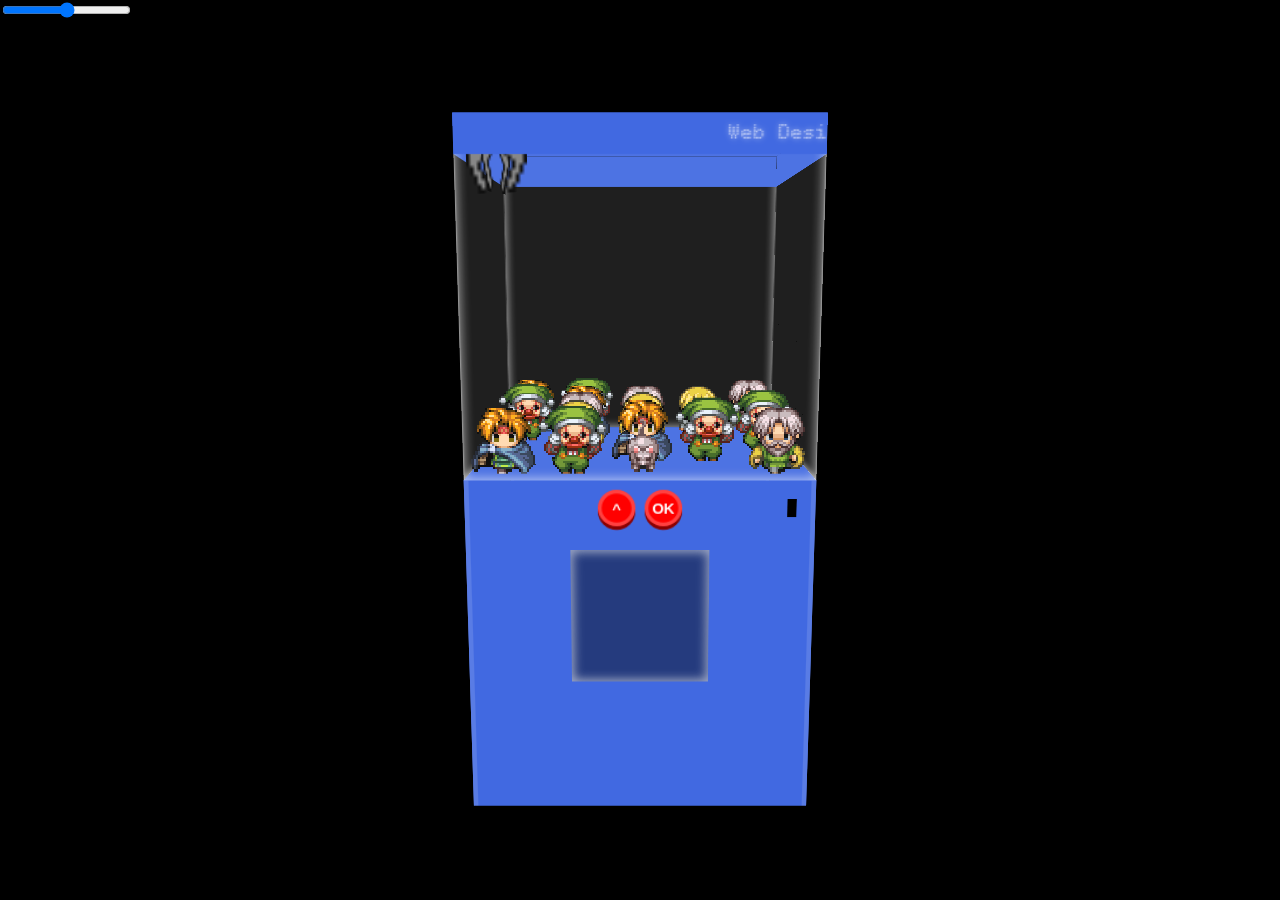
==== commit 00c5ea3b: "add temporary mailbox button" ====
--- a/index.html
+++ b/index.html
@@ -28,7 +28,7 @@
           </div>
           <!-- mailbox -->
           <output>
-            mailbox
+            <button popovertarget=""></button>
             <div>
               <input type="checkbox">
               <input type="checkbox">
--- a/style.css
+++ b/style.css
@@ -405,6 +405,55 @@
             translate: 50% 50%;
 
             > input {
+            }
+
+            > button {
+              --size: calc(var(--body-width) / var(--item-cols));
+              width:  calc(var(--size) * 2);
+              height: calc(var(--size) * 2);
+              box-shadow:
+                0 0 8px 2px #ffffff90 inset,
+                0 0 0 calc(var(--size) * 2) #00000070 inset;
+              
+              /* &:hover {
+                box-shadow:
+                  0 0 8px 2px #ffffff90 inset,
+                  0 0 0 6rem #00000070 inset,
+                  0 0 0 6rem #ffffff40 inset;
+              } */
+
+              &::after {
+                --col: 1;
+                --row: 1;
+                content: '';
+                position: absolute;
+                right:  50%;
+                bottom: 0;
+                translate: 50% 0;
+                width:  var(--size);
+                height: var(--size);
+                background-image: var(--item-bg);
+                background-size:
+                  calc(var(--sheet-cols) * 100%)
+                  calc(var(--sheet-rows) * 100%);
+                background-position:
+                  calc((var(--col) - 1) * -100%)
+                  calc((var(--row) - 1) * -100%);
+                opacity: 0;
+  
+                animation:
+                  item-cycle-x-5 var(--dur-claw-move) linear forwards,
+                  item-cycle-z-5 var(--dur-claw-move) linear forwards,
+                  appear 0.2s ease-in forwards;
+                animation-delay:
+                  0.5s,
+                  0.5s,
+                  calc(1.1s + var(--dur-claw-collect-a) + var(--dur-claw-collect-b) + var(--dur-claw-return) + var(--dur-item-drop));
+                animation-play-state:
+                  paused,
+                  paused,
+                  paused;
+              }
             }
           }
 
@@ -519,6 +568,13 @@
   > div:nth-of-type(2) > div > div:nth-of-type(3) > div {
     animation-play-state: running;
   }
+  /* mailbox */
+  > div:nth-of-type(1) > div > output > button::after {
+    animation-play-state:
+      running,
+      paused,
+      paused;
+  }
 }
 
 /* move z */
@@ -554,6 +610,13 @@
   > div:nth-of-type(2) > div > div:nth-of-type(3) > div > div {
     animation-play-state: running;
   }
+  /* mailbox */
+  > div:nth-of-type(1) > div > output > button::after {
+    animation-play-state:
+      paused,
+      running,
+      paused;
+  }
 }
 
 /* drop */
@@ -586,6 +649,13 @@
   > div:nth-of-type(2) > div > div:nth-of-type(3) > div > div {
     opacity: calc(2 + var(--col-add-opacity) + var(--row-add-opacity));
     animation-play-state: paused;
+  }
+  /* mailbox */
+  > div:nth-of-type(1) > div > output > button::after {
+    animation-play-state:
+      paused,
+      paused,
+      running;
   }
 }
 
@@ -601,7 +671,9 @@
   /* display columns */
   > div:nth-of-type(2) > div > div:nth-of-type(3) > div,
   /* display items */
-  > div:nth-of-type(2) > div > div:nth-of-type(3) > div > div {
+  > div:nth-of-type(2) > div > div:nth-of-type(3) > div > div,
+  /* mailbox */
+  > div:nth-of-type(1) > div > output > button::after {
     animation: none;
   }
 }
@@ -698,4 +770,18 @@
   100% {
     opacity: 0;
   }
+}
+
+@keyframes appear {
+  0% {
+    margin-bottom: 50%;
+    opacity: 0;
+  }
+  50% {
+    opacity: 1;
+  }
+  100% {
+    margin-bottom: 0;
+    opacity: 1;
+  }
 }
